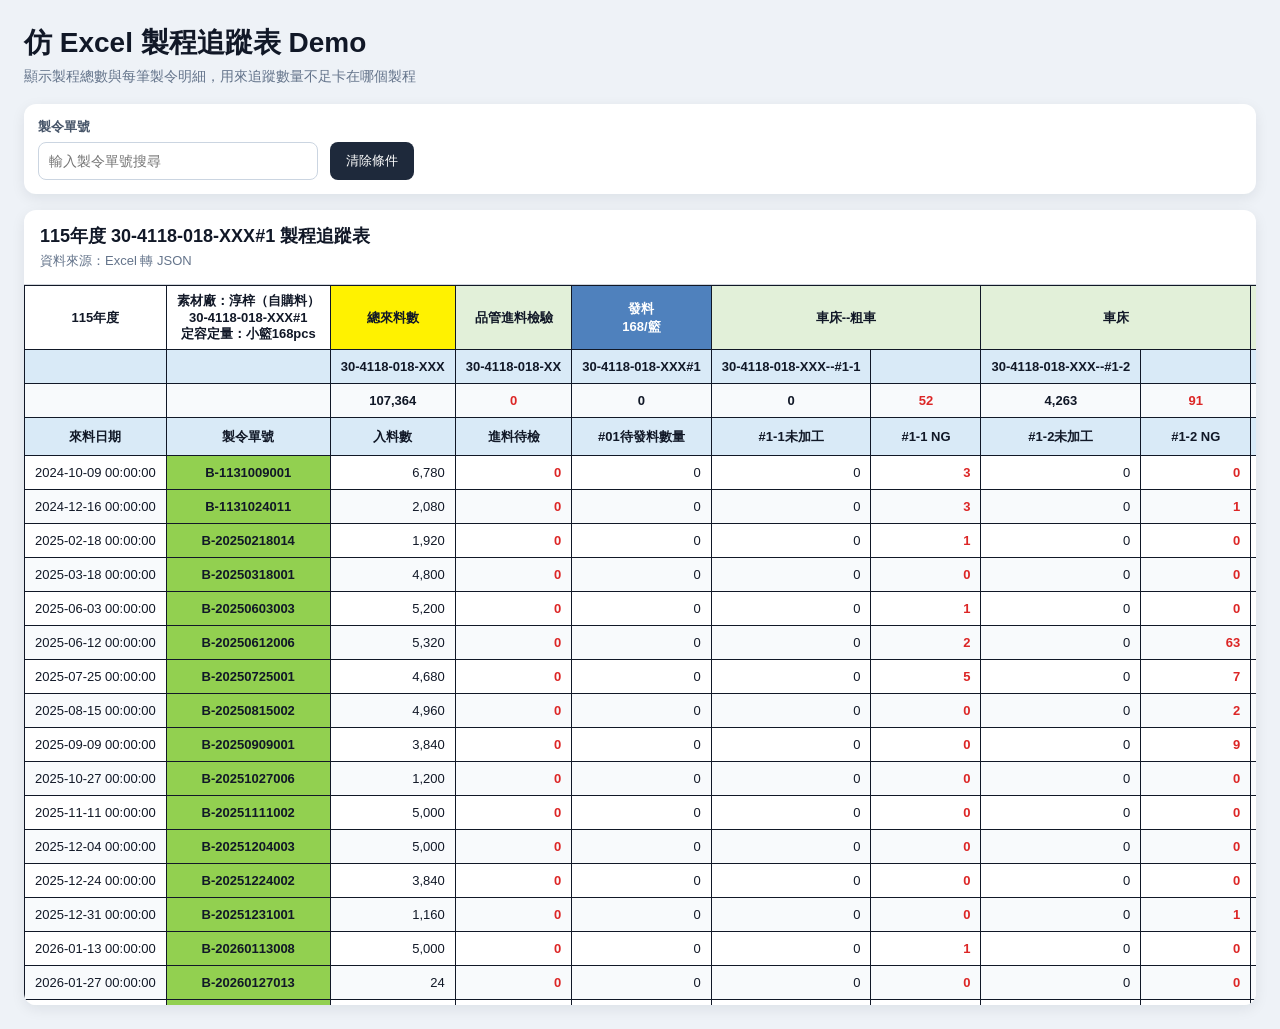
==== index.html @ ef5564cc "更新" ====
<!DOCTYPE html>
<html lang="zh-Hant">

<head>
    <meta charset="UTF-8" />
    <meta name="viewport" content="width=device-width, initial-scale=1.0" />

    <title>仿 Excel 製程追蹤表</title>

    <link rel="stylesheet" href="css/index.css" />
</head>

<body>

    <main class="page">

        <header class="page-header">
            <div>
                <h1>仿 Excel 製程追蹤表 Demo</h1>
                <p>顯示製程總數與每筆製令明細，用來追蹤數量不足卡在哪個製程</p>
            </div>
        </header>

        <section class="toolbar">
            <div class="search-group">
                <label for="searchWorkOrder">製令單號</label>
                <input id="searchWorkOrder" type="text" placeholder="輸入製令單號搜尋" />
            </div>

            <button id="resetBtn" type="button">清除條件</button>
        </section>

        <section class="excel-section">

            <div class="excel-title">
                <h2>115年度 30-4118-018-XXX#1 製程追蹤表</h2>
                <p>資料來源：Excel 轉 JSON</p>
            </div>

            <div class="excel-wrapper">
                <table class="excel-table">
                    <thead id="tableHead"></thead>
                    <tbody id="tableBody">
                        <tr>
                            <td class="empty">資料載入中...</td>
                        </tr>
                    </tbody>
                </table>
            </div>

        </section>

    </main>

    <script src="js/index.js"></script>
</body>

</html>
---- css/index.css ----
* {
    box-sizing: border-box;
}

body {
    margin: 0;
    font-family: "Microsoft JhengHei", Arial, sans-serif;
    background: #eef2f7;
    color: #111827;
}

.page {
    width: 100%;
    max-width: 1800px;
    margin: 0 auto;
    padding: 24px;
}

.page-header {
    margin-bottom: 18px;
}

.page-header h1 {
    margin: 0 0 6px;
    font-size: 28px;
    font-weight: 800;
}

.page-header p {
    margin: 0;
    color: #64748b;
    font-size: 14px;
}

/* 查詢區 */
.toolbar {
    display: flex;
    align-items: flex-end;
    gap: 12px;
    background: #ffffff;
    border-radius: 12px;
    padding: 14px;
    margin-bottom: 16px;
    box-shadow: 0 4px 14px rgba(15, 23, 42, 0.08);
}

.search-group {
    display: flex;
    flex-direction: column;
    gap: 6px;
}

.search-group label {
    font-size: 13px;
    font-weight: 700;
    color: #475569;
}

.search-group input {
    width: 280px;
    height: 38px;
    border: 1px solid #cbd5e1;
    border-radius: 8px;
    padding: 0 10px;
    font-size: 14px;
}

.search-group input:focus {
    outline: none;
    border-color: #2563eb;
    box-shadow: 0 0 0 3px rgba(37, 99, 235, 0.12);
}

.toolbar button {
    height: 38px;
    padding: 0 16px;
    border: 0;
    border-radius: 8px;
    background: #1e293b;
    color: #ffffff;
    cursor: pointer;
}

.toolbar button:hover {
    background: #0f172a;
}

/* Excel 區塊 */
.excel-section {
    background: #ffffff;
    border-radius: 12px;
    overflow: hidden;
    box-shadow: 0 4px 14px rgba(15, 23, 42, 0.08);
}

.excel-title {
    padding: 14px 16px;
    border-bottom: 1px solid #d1d5db;
}

.excel-title h2 {
    margin: 0 0 4px;
    font-size: 18px;
}

.excel-title p {
    margin: 0;
    color: #64748b;
    font-size: 13px;
}

.excel-wrapper {
    width: 100%;
    overflow: auto;
    max-height: calc(100vh - 180px);
}

/* 表格本體 */
.excel-table {
    border-collapse: separate;
    border-spacing: 0;
    min-width: 2600px;
    width: max-content;
    table-layout: auto;
}

.excel-table th,
.excel-table td {
    border-right: 1px solid #111827;
    border-bottom: 1px solid #111827;
    padding: 6px 10px;
    font-size: 13px;
    text-align: center;
    vertical-align: middle;
    white-space: nowrap;
    height: 34px;
    min-width: 110px;
}

.excel-table th:first-child,
.excel-table td:first-child {
    border-left: 1px solid #111827;
}

.excel-table thead tr:first-child th {
    border-top: 1px solid #111827;
}

/* 多層表頭固定 */
.excel-table thead th {
    position: sticky;
    z-index: 5;
    font-weight: 800;
}

.excel-table thead tr:nth-child(1) th {
    top: 0;
    height: 54px;
}

.excel-table thead tr:nth-child(2) th {
    top: 54px;
    height: 34px;
}

.excel-table thead tr:nth-child(3) th {
    top: 88px;
    height: 34px;
}

.excel-table thead tr:nth-child(4) th {
    top: 122px;
    height: 38px;
}

/* 表格資料 */
.excel-table tbody td {
    background: #ffffff;
}

.excel-table tbody tr:nth-child(even) td {
    background: #f8fafc;
}

.excel-table tbody tr:hover td {
    background: #fef9c3;
}

.excel-table .number {
    text-align: right;
}

.excel-table .ng {
    color: #dc2626;
    font-weight: 800;
}

/* 左側固定欄：來料日期、製令單號 */
.excel-table th:nth-child(1),
.excel-table td:nth-child(1) {
    position: sticky;
    left: 0;
    z-index: 6;
    min-width: 120px;
    width: 120px;
}

.excel-table th:nth-child(2),
.excel-table td:nth-child(2) {
    position: sticky;
    left: 120px;
    z-index: 6;
    min-width: 160px;
    width: 160px;
}

.excel-table thead th:nth-child(1),
.excel-table thead th:nth-child(2) {
    z-index: 12;
}

.excel-table td:nth-child(1),
.excel-table td:nth-child(2) {
    background: #ffffff;
}

.excel-table tbody tr:nth-child(even) td:nth-child(1),
.excel-table tbody tr:nth-child(even) td:nth-child(2) {
    background: #f8fafc;
}

.excel-table tbody tr:hover td:nth-child(1),
.excel-table tbody tr:hover td:nth-child(2) {
    background: #fef9c3;
}

/* 製令欄仿 Excel 綠底 */
.work-order-cell {
    background: #92d050 !important;
    font-weight: 800;
    color: #111827;
}

/* 直通率顏色 */
.rate-good {
    background: #b7e58a !important;
    font-weight: 800;
}

.rate-warning {
    background: #fef08a !important;
    color: #b45309;
    font-weight: 800;
}

.rate-bad {
    background: #fecaca !important;
    color: #b91c1c;
    font-weight: 800;
}

/* Excel 表頭顏色 */
.group-year {
    background: #ffffff;
}

.group-material {
    background: #ffffff;
}

.group-total {
    background: #fff200;
}

.group-qc {
    background: #e2f0d9;
}

.group-issue {
    background: #4f81bd;
    color: #ffffff;
}

.group-process {
    background: #e2f0d9;
}

.group-outsource {
    background: #fff2cc;
}

.group-stock {
    background: #e2f0d9;
}

.group-ng {
    background: #ffc000;
}

.group-rate {
    background: #70ad47;
    color: #ffffff;
}

.header-label {
    background: #d9eaf7;
}

.summary-cell {
    background: #f8fafc;
    font-weight: 800;
}

.summary-cell.ng {
    color: #dc2626;
}

/* 空資料 */
.empty {
    text-align: center;
    color: #64748b;
    padding: 24px;
}

/* 手機版 */
@media (max-width: 700px) {
    .page {
        padding: 14px;
    }

    .toolbar {
        flex-direction: column;
        align-items: stretch;
    }

    .search-group input,
    .toolbar button {
        width: 100%;
    }

    .page-header h1 {
        font-size: 24px;
    }
}
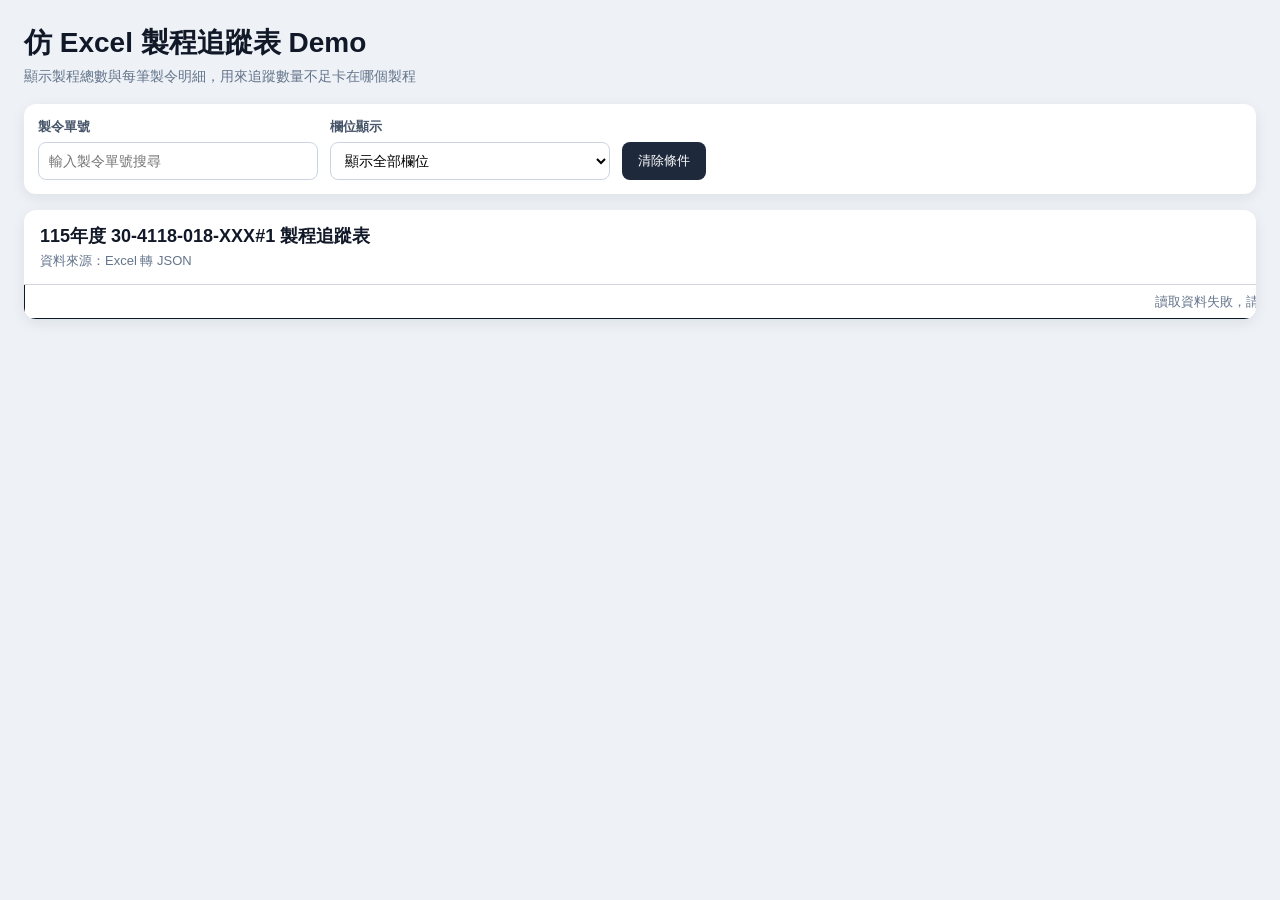
==== commit 1fb563d9: "更新" ====
--- a/index.html
+++ b/index.html
@@ -22,12 +22,23 @@
         </header>
 
         <section class="toolbar">
+
             <div class="search-group">
                 <label for="searchWorkOrder">製令單號</label>
                 <input id="searchWorkOrder" type="text" placeholder="輸入製令單號搜尋" />
             </div>
 
+            <div class="search-group">
+                <label for="columnMode">欄位顯示</label>
+                <select id="columnMode">
+                    <option value="all">顯示全部欄位</option>
+                    <option value="nonzero">只顯示有數量欄位</option>
+                    <option value="ng">只顯示 NG / 不良欄位</option>
+                </select>
+            </div>
+
             <button id="resetBtn" type="button">清除條件</button>
+
         </section>
 
         <section class="excel-section">
@@ -40,6 +51,7 @@
             <div class="excel-wrapper">
                 <table class="excel-table">
                     <thead id="tableHead"></thead>
+
                     <tbody id="tableBody">
                         <tr>
                             <td class="empty">資料載入中...</td>
--- a/css/index.css
+++ b/css/index.css
@@ -56,16 +56,19 @@
     color: #475569;
 }
 
-.search-group input {
+.search-group input,
+.search-group select {
     width: 280px;
     height: 38px;
     border: 1px solid #cbd5e1;
     border-radius: 8px;
     padding: 0 10px;
     font-size: 14px;
-}
-
-.search-group input:focus {
+    background: #ffffff;
+}
+
+.search-group input:focus,
+.search-group select:focus {
     outline: none;
     border-color: #2563eb;
     box-shadow: 0 0 0 3px rgba(37, 99, 235, 0.12);
@@ -173,7 +176,7 @@
     height: 38px;
 }
 
-/* 表格資料 */
+/* 資料列 */
 .excel-table tbody td {
     background: #ffffff;
 }
@@ -241,6 +244,7 @@
     color: #111827;
 }
 
+
 /* 直通率顏色 */
 .rate-good {
     background: #b7e58a !important;
@@ -302,6 +306,8 @@
     color: #ffffff;
 }
 
+
+
 .header-label {
     background: #d9eaf7;
 }
@@ -313,6 +319,10 @@
 
 .summary-cell.ng {
     color: #dc2626;
+}
+
+.summary-cell.system {
+    color: #92400e;
 }
 
 /* 空資料 */
@@ -334,6 +344,7 @@
     }
 
     .search-group input,
+    .search-group select,
     .toolbar button {
         width: 100%;
     }
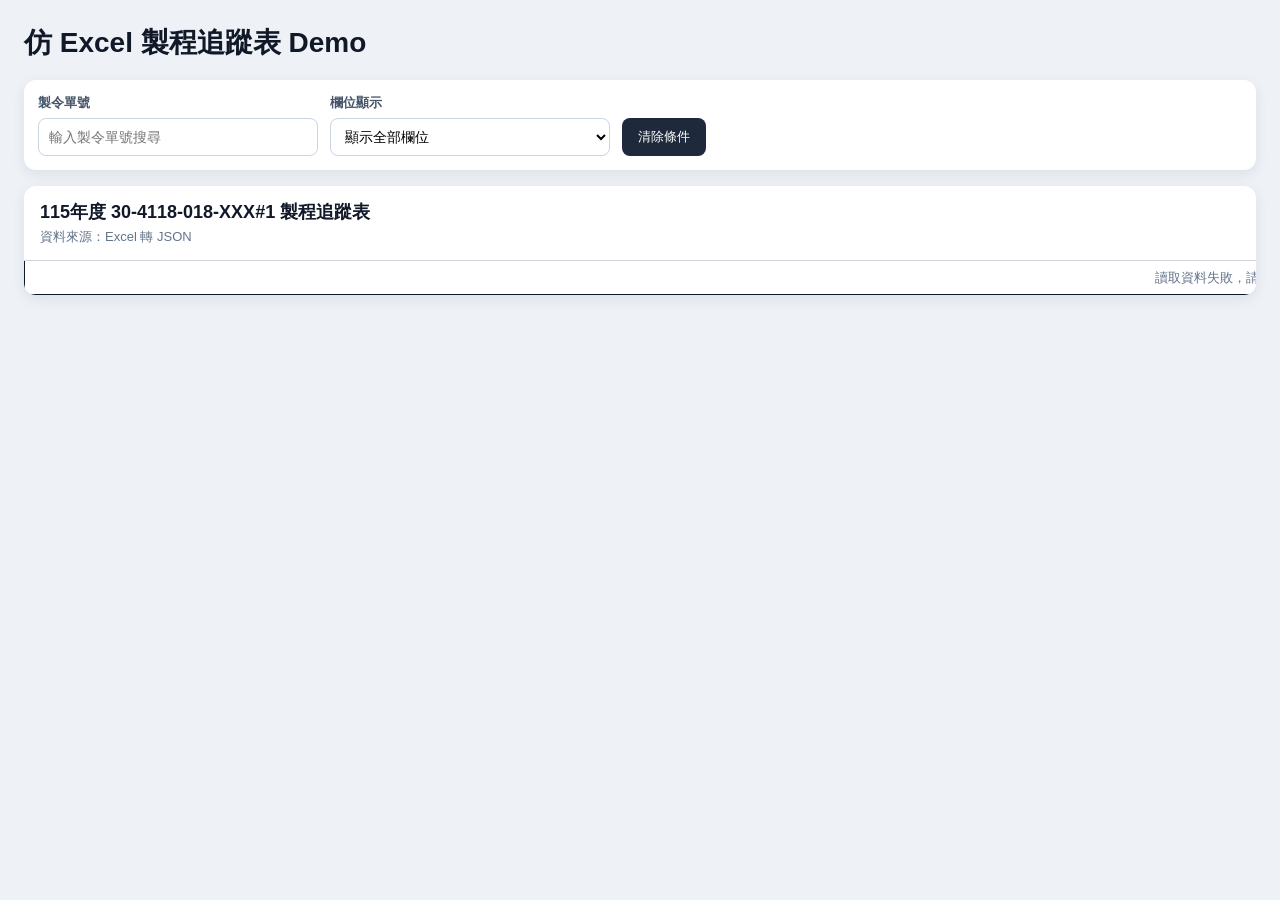
==== commit 88c7ea13: "更新" ====
--- a/index.html
+++ b/index.html
@@ -17,7 +17,6 @@
         <header class="page-header">
             <div>
                 <h1>仿 Excel 製程追蹤表 Demo</h1>
-                <p>顯示製程總數與每筆製令明細，用來追蹤數量不足卡在哪個製程</p>
             </div>
         </header>
 
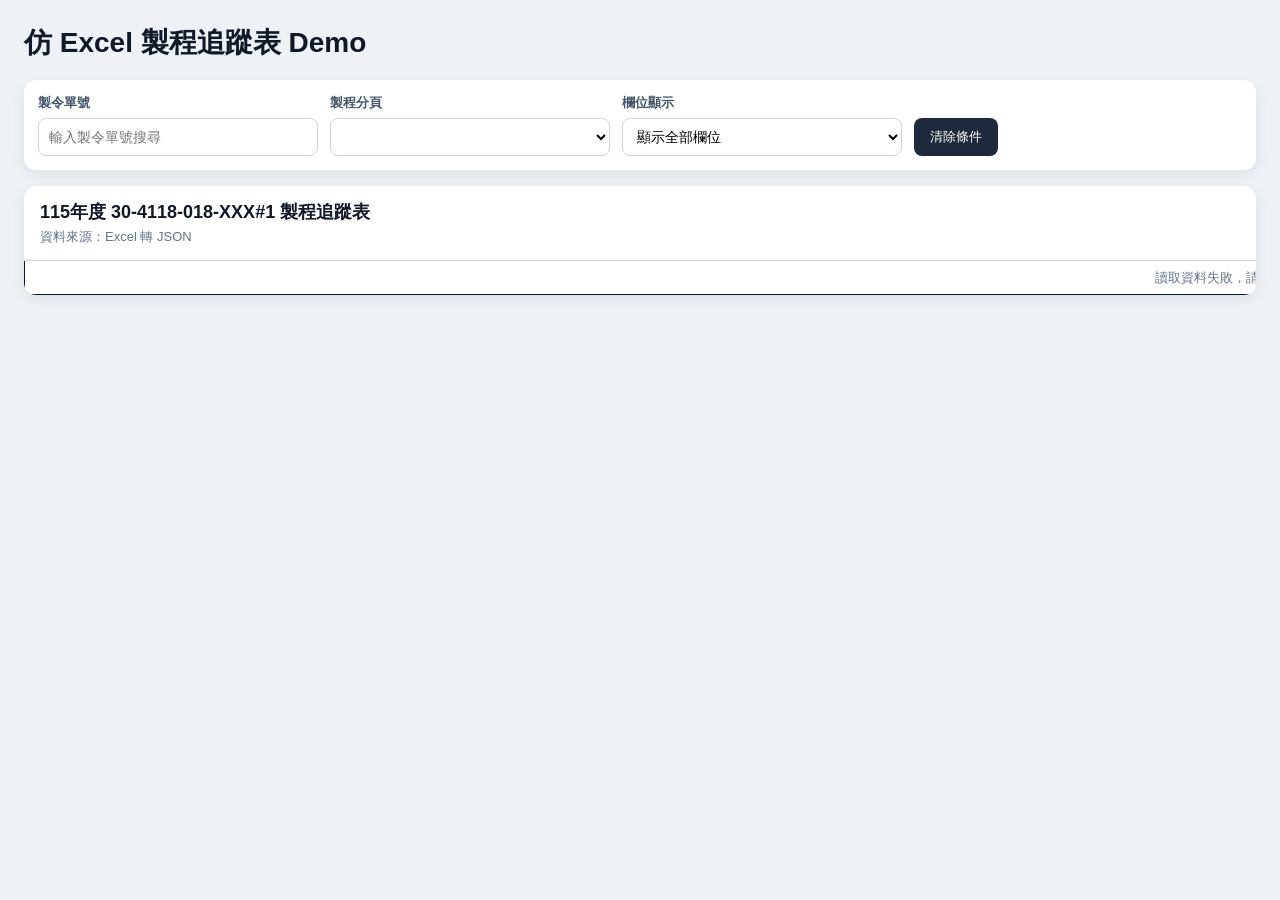
==== commit ca12e92c: "更新" ====
--- a/index.html
+++ b/index.html
@@ -27,16 +27,22 @@
                 <input id="searchWorkOrder" type="text" placeholder="輸入製令單號搜尋" />
             </div>
 
+                <div class="search-group">
+                    <label for="sheetSelect">製程分頁</label>
+                    <select id="sheetSelect"></select>
+                </div>
+
             <div class="search-group">
                 <label for="columnMode">欄位顯示</label>
                 <select id="columnMode">
                     <option value="all">顯示全部欄位</option>
-                    <option value="nonzero">只顯示有數量欄位</option>
-                    <option value="ng">只顯示 NG / 不良欄位</option>
+                    <option value="remain">未加工 / 餘料</option>
+                    <option value="ng">NG / 不良</option>
                 </select>
             </div>
+            
+            <button id="resetBtn" type="button">清除條件</button>
 
-            <button id="resetBtn" type="button">清除條件</button>
 
         </section>
 
--- a/css/index.css
+++ b/css/index.css
@@ -125,6 +125,37 @@
     min-width: 2600px;
     width: max-content;
     table-layout: auto;
+}
+
+/* 未加工 / 餘料模式：欄位少時自動填滿畫面 */
+.excel-table.compact-table {
+    min-width: 100%;
+    width: 100%;
+    table-layout: fixed;
+}
+
+/* compact 模式不要每欄都固定最小 110px，讓欄位平均分配 */
+.excel-table.compact-table th,
+.excel-table.compact-table td {
+    min-width: auto;
+}
+
+/* compact 模式下，前兩欄仍然固定 */
+.excel-table.compact-table th:nth-child(1),
+.excel-table.compact-table td:nth-child(1) {
+    min-width: 140px;
+    width: 140px;
+}
+
+.excel-table.compact-table th:nth-child(2),
+.excel-table.compact-table td:nth-child(2) {
+    min-width: 180px;
+    width: 180px;
+}
+
+/* 未加工餘料模式欄位少時，不要撐到 2600px */
+.excel-table.compact-table {
+    min-width: max-content;
 }
 
 .excel-table th,
@@ -185,12 +216,9 @@
     background: #f8fafc;
 }
 
-.excel-table tbody tr:hover td {
-    background: #fef9c3;
-}
 
 .excel-table .number {
-    text-align: right;
+    text-align: center;
 }
 
 .excel-table .ng {
@@ -232,10 +260,7 @@
     background: #f8fafc;
 }
 
-.excel-table tbody tr:hover td:nth-child(1),
-.excel-table tbody tr:hover td:nth-child(2) {
-    background: #fef9c3;
-}
+
 
 /* 製令欄仿 Excel 綠底 */
 .work-order-cell {
@@ -244,6 +269,14 @@
     color: #111827;
 }
 
+/* 未加工餘料模式：有數量的欄位改成藍色 */
+.excel-table tbody td.has-qty {
+    background-color: #dbeafe !important;
+    color: #1e3a8a;
+    font-weight: 800;
+}
+
+
 
 /* 直通率顏色 */
 .rate-good {
@@ -305,8 +338,6 @@
     background: #70ad47;
     color: #ffffff;
 }
-
-
 
 .header-label {
     background: #d9eaf7;
@@ -332,6 +363,8 @@
     padding: 24px;
 }
 
+
+
 /* 手機版 */
 @media (max-width: 700px) {
     .page {
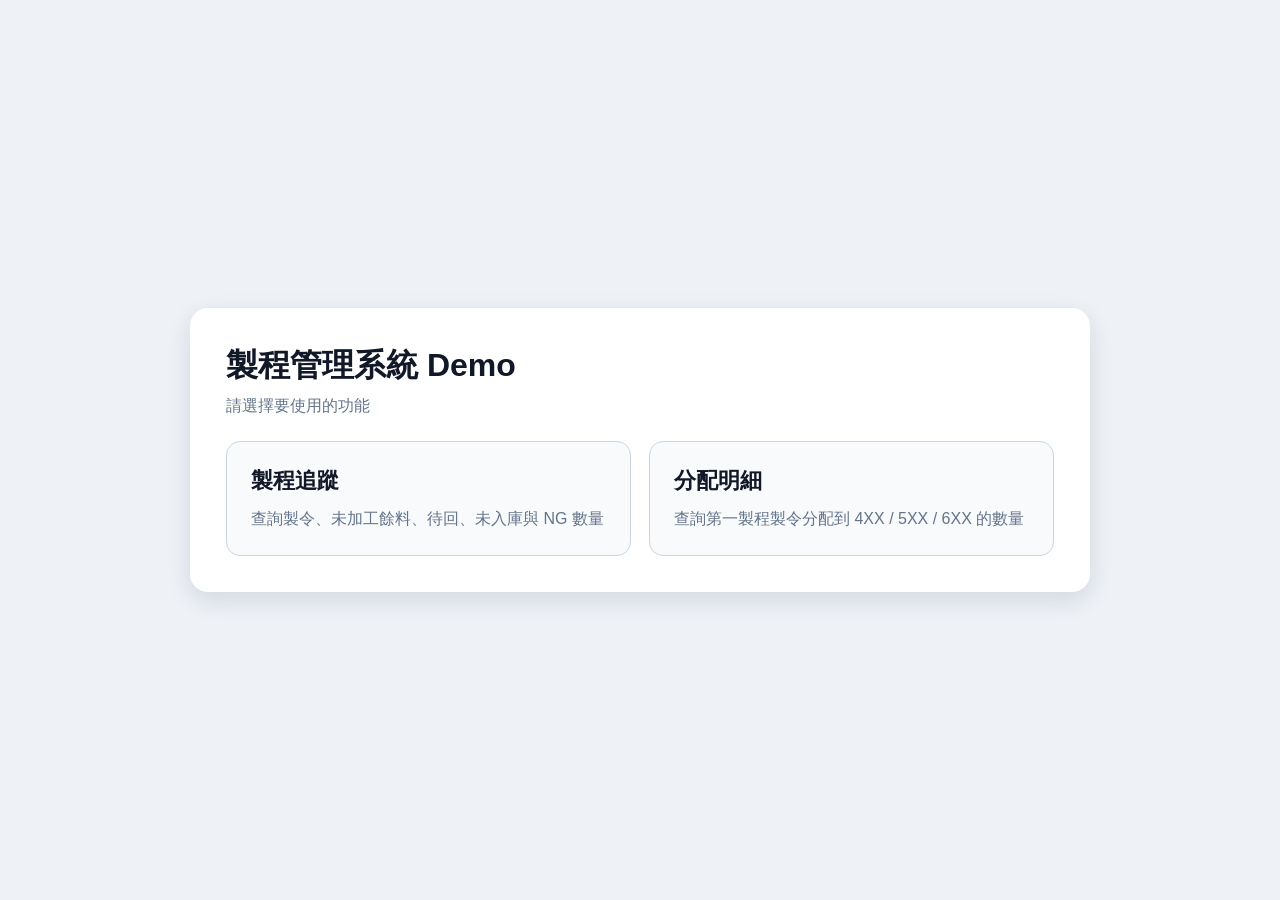
==== commit 8e782fc5: "更新" ====
--- a/index.html
+++ b/index.html
@@ -4,72 +4,33 @@
 <head>
     <meta charset="UTF-8" />
     <meta name="viewport" content="width=device-width, initial-scale=1.0" />
-
-    <title>仿 Excel 製程追蹤表</title>
-
+    <title>製程管理系統 Demo</title>
     <link rel="stylesheet" href="css/index.css" />
 </head>
 
 <body>
 
-    <main class="page">
+    <main class="home-page">
 
-        <header class="page-header">
-            <div>
-                <h1>仿 Excel 製程追蹤表 Demo</h1>
+        <section class="home-card">
+            <h1>製程管理系統 Demo</h1>
+            <p>請選擇要使用的功能</p>
+
+            <div class="menu-grid">
+                <a href="tracking.html" class="menu-card">
+                    <h2>製程追蹤</h2>
+                    <p>查詢製令、未加工餘料、待回、未入庫與 NG 數量</p>
+                </a>
+
+                <a href="allocation.html" class="menu-card">
+                    <h2>分配明細</h2>
+                    <p>查詢第一製程製令分配到 4XX / 5XX / 6XX 的數量</p>
+                </a>
             </div>
-        </header>
-
-        <section class="toolbar">
-
-            <div class="search-group">
-                <label for="searchWorkOrder">製令單號</label>
-                <input id="searchWorkOrder" type="text" placeholder="輸入製令單號搜尋" />
-            </div>
-
-                <div class="search-group">
-                    <label for="sheetSelect">製程分頁</label>
-                    <select id="sheetSelect"></select>
-                </div>
-
-            <div class="search-group">
-                <label for="columnMode">欄位顯示</label>
-                <select id="columnMode">
-                    <option value="all">顯示全部欄位</option>
-                    <option value="remain">未加工 / 餘料</option>
-                    <option value="ng">NG / 不良</option>
-                </select>
-            </div>
-            
-            <button id="resetBtn" type="button">清除條件</button>
-
-
-        </section>
-
-        <section class="excel-section">
-
-            <div class="excel-title">
-                <h2>115年度 30-4118-018-XXX#1 製程追蹤表</h2>
-                <p>資料來源：Excel 轉 JSON</p>
-            </div>
-
-            <div class="excel-wrapper">
-                <table class="excel-table">
-                    <thead id="tableHead"></thead>
-
-                    <tbody id="tableBody">
-                        <tr>
-                            <td class="empty">資料載入中...</td>
-                        </tr>
-                    </tbody>
-                </table>
-            </div>
-
         </section>
 
     </main>
 
-    <script src="js/index.js"></script>
 </body>
 
 </html>
--- a/css/index.css
+++ b/css/index.css
@@ -9,380 +9,84 @@
     color: #111827;
 }
 
-.page {
-    width: 100%;
-    max-width: 1800px;
-    margin: 0 auto;
-    padding: 24px;
+.home-page {
+    min-height: 100vh;
+    padding: 32px;
+    display: flex;
+    align-items: center;
+    justify-content: center;
 }
 
-.page-header {
-    margin-bottom: 18px;
+.home-card {
+    width: 100%;
+    max-width: 900px;
+    background: #ffffff;
+    border-radius: 18px;
+    padding: 36px;
+    box-shadow: 0 8px 24px rgba(15, 23, 42, 0.12);
 }
 
-.page-header h1 {
-    margin: 0 0 6px;
-    font-size: 28px;
-    font-weight: 800;
+.home-card h1 {
+    margin: 0 0 8px;
+    font-size: 32px;
 }
 
-.page-header p {
-    margin: 0;
+.home-card p {
+    margin: 0 0 24px;
     color: #64748b;
-    font-size: 14px;
 }
 
-/* 查詢區 */
-.toolbar {
-    display: flex;
-    align-items: flex-end;
-    gap: 12px;
-    background: #ffffff;
-    border-radius: 12px;
-    padding: 14px;
-    margin-bottom: 16px;
-    box-shadow: 0 4px 14px rgba(15, 23, 42, 0.08);
+.menu-grid {
+    display: grid;
+    grid-template-columns: repeat(2, 1fr);
+    gap: 18px;
 }
 
-.search-group {
-    display: flex;
-    flex-direction: column;
-    gap: 6px;
+.menu-card {
+    display: block;
+    padding: 24px;
+    border-radius: 14px;
+    text-decoration: none;
+    background: #f8fafc;
+    border: 1px solid #cbd5e1;
+    color: #111827;
 }
 
-.search-group label {
-    font-size: 13px;
-    font-weight: 700;
-    color: #475569;
+.menu-card:hover {
+    border-color: #2563eb;
+    background: #eff6ff;
 }
 
-.search-group input,
-.search-group select {
-    width: 280px;
-    height: 38px;
-    border: 1px solid #cbd5e1;
-    border-radius: 8px;
-    padding: 0 10px;
-    font-size: 14px;
-    background: #ffffff;
+.menu-card h2 {
+    margin: 0 0 10px;
+    font-size: 22px;
 }
 
-.search-group input:focus,
-.search-group select:focus {
-    outline: none;
-    border-color: #2563eb;
-    box-shadow: 0 0 0 3px rgba(37, 99, 235, 0.12);
+.menu-card p {
+    margin: 0;
+    line-height: 1.6;
 }
 
-.toolbar button {
-    height: 38px;
-    padding: 0 16px;
-    border: 0;
+.back-link {
+    display: inline-block;
+    margin-top: 16px;
+    padding: 10px 16px;
     border-radius: 8px;
     background: #1e293b;
     color: #ffffff;
-    cursor: pointer;
+    text-decoration: none;
 }
 
-.toolbar button:hover {
-    background: #0f172a;
-}
-
-/* Excel 區塊 */
-.excel-section {
-    background: #ffffff;
-    border-radius: 12px;
-    overflow: hidden;
-    box-shadow: 0 4px 14px rgba(15, 23, 42, 0.08);
-}
-
-.excel-title {
-    padding: 14px 16px;
-    border-bottom: 1px solid #d1d5db;
-}
-
-.excel-title h2 {
-    margin: 0 0 4px;
-    font-size: 18px;
-}
-
-.excel-title p {
-    margin: 0;
-    color: #64748b;
-    font-size: 13px;
-}
-
-.excel-wrapper {
-    width: 100%;
-    overflow: auto;
-    max-height: calc(100vh - 180px);
-}
-
-/* 表格本體 */
-.excel-table {
-    border-collapse: separate;
-    border-spacing: 0;
-    min-width: 2600px;
-    width: max-content;
-    table-layout: auto;
-}
-
-/* 未加工 / 餘料模式：欄位少時自動填滿畫面 */
-.excel-table.compact-table {
-    min-width: 100%;
-    width: 100%;
-    table-layout: fixed;
-}
-
-/* compact 模式不要每欄都固定最小 110px，讓欄位平均分配 */
-.excel-table.compact-table th,
-.excel-table.compact-table td {
-    min-width: auto;
-}
-
-/* compact 模式下，前兩欄仍然固定 */
-.excel-table.compact-table th:nth-child(1),
-.excel-table.compact-table td:nth-child(1) {
-    min-width: 140px;
-    width: 140px;
-}
-
-.excel-table.compact-table th:nth-child(2),
-.excel-table.compact-table td:nth-child(2) {
-    min-width: 180px;
-    width: 180px;
-}
-
-/* 未加工餘料模式欄位少時，不要撐到 2600px */
-.excel-table.compact-table {
-    min-width: max-content;
-}
-
-.excel-table th,
-.excel-table td {
-    border-right: 1px solid #111827;
-    border-bottom: 1px solid #111827;
-    padding: 6px 10px;
-    font-size: 13px;
-    text-align: center;
-    vertical-align: middle;
-    white-space: nowrap;
-    height: 34px;
-    min-width: 110px;
-}
-
-.excel-table th:first-child,
-.excel-table td:first-child {
-    border-left: 1px solid #111827;
-}
-
-.excel-table thead tr:first-child th {
-    border-top: 1px solid #111827;
-}
-
-/* 多層表頭固定 */
-.excel-table thead th {
-    position: sticky;
-    z-index: 5;
-    font-weight: 800;
-}
-
-.excel-table thead tr:nth-child(1) th {
-    top: 0;
-    height: 54px;
-}
-
-.excel-table thead tr:nth-child(2) th {
-    top: 54px;
-    height: 34px;
-}
-
-.excel-table thead tr:nth-child(3) th {
-    top: 88px;
-    height: 34px;
-}
-
-.excel-table thead tr:nth-child(4) th {
-    top: 122px;
-    height: 38px;
-}
-
-/* 資料列 */
-.excel-table tbody td {
-    background: #ffffff;
-}
-
-.excel-table tbody tr:nth-child(even) td {
-    background: #f8fafc;
-}
-
-
-.excel-table .number {
-    text-align: center;
-}
-
-.excel-table .ng {
-    color: #dc2626;
-    font-weight: 800;
-}
-
-/* 左側固定欄：來料日期、製令單號 */
-.excel-table th:nth-child(1),
-.excel-table td:nth-child(1) {
-    position: sticky;
-    left: 0;
-    z-index: 6;
-    min-width: 120px;
-    width: 120px;
-}
-
-.excel-table th:nth-child(2),
-.excel-table td:nth-child(2) {
-    position: sticky;
-    left: 120px;
-    z-index: 6;
-    min-width: 160px;
-    width: 160px;
-}
-
-.excel-table thead th:nth-child(1),
-.excel-table thead th:nth-child(2) {
-    z-index: 12;
-}
-
-.excel-table td:nth-child(1),
-.excel-table td:nth-child(2) {
-    background: #ffffff;
-}
-
-.excel-table tbody tr:nth-child(even) td:nth-child(1),
-.excel-table tbody tr:nth-child(even) td:nth-child(2) {
-    background: #f8fafc;
-}
-
-
-
-/* 製令欄仿 Excel 綠底 */
-.work-order-cell {
-    background: #92d050 !important;
-    font-weight: 800;
-    color: #111827;
-}
-
-/* 未加工餘料模式：有數量的欄位改成藍色 */
-.excel-table tbody td.has-qty {
-    background-color: #dbeafe !important;
-    color: #1e3a8a;
-    font-weight: 800;
-}
-
-
-
-/* 直通率顏色 */
-.rate-good {
-    background: #b7e58a !important;
-    font-weight: 800;
-}
-
-.rate-warning {
-    background: #fef08a !important;
-    color: #b45309;
-    font-weight: 800;
-}
-
-.rate-bad {
-    background: #fecaca !important;
-    color: #b91c1c;
-    font-weight: 800;
-}
-
-/* Excel 表頭顏色 */
-.group-year {
-    background: #ffffff;
-}
-
-.group-material {
-    background: #ffffff;
-}
-
-.group-total {
-    background: #fff200;
-}
-
-.group-qc {
-    background: #e2f0d9;
-}
-
-.group-issue {
-    background: #4f81bd;
-    color: #ffffff;
-}
-
-.group-process {
-    background: #e2f0d9;
-}
-
-.group-outsource {
-    background: #fff2cc;
-}
-
-.group-stock {
-    background: #e2f0d9;
-}
-
-.group-ng {
-    background: #ffc000;
-}
-
-.group-rate {
-    background: #70ad47;
-    color: #ffffff;
-}
-
-.header-label {
-    background: #d9eaf7;
-}
-
-.summary-cell {
-    background: #f8fafc;
-    font-weight: 800;
-}
-
-.summary-cell.ng {
-    color: #dc2626;
-}
-
-.summary-cell.system {
-    color: #92400e;
-}
-
-/* 空資料 */
-.empty {
-    text-align: center;
-    color: #64748b;
-    padding: 24px;
-}
-
-
-
-/* 手機版 */
 @media (max-width: 700px) {
-    .page {
-        padding: 14px;
+    .menu-grid {
+        grid-template-columns: 1fr;
     }
 
-    .toolbar {
-        flex-direction: column;
-        align-items: stretch;
+    .home-page {
+        padding: 18px;
     }
 
-    .search-group input,
-    .search-group select,
-    .toolbar button {
-        width: 100%;
-    }
-
-    .page-header h1 {
-        font-size: 24px;
+    .home-card {
+        padding: 24px;
     }
 }
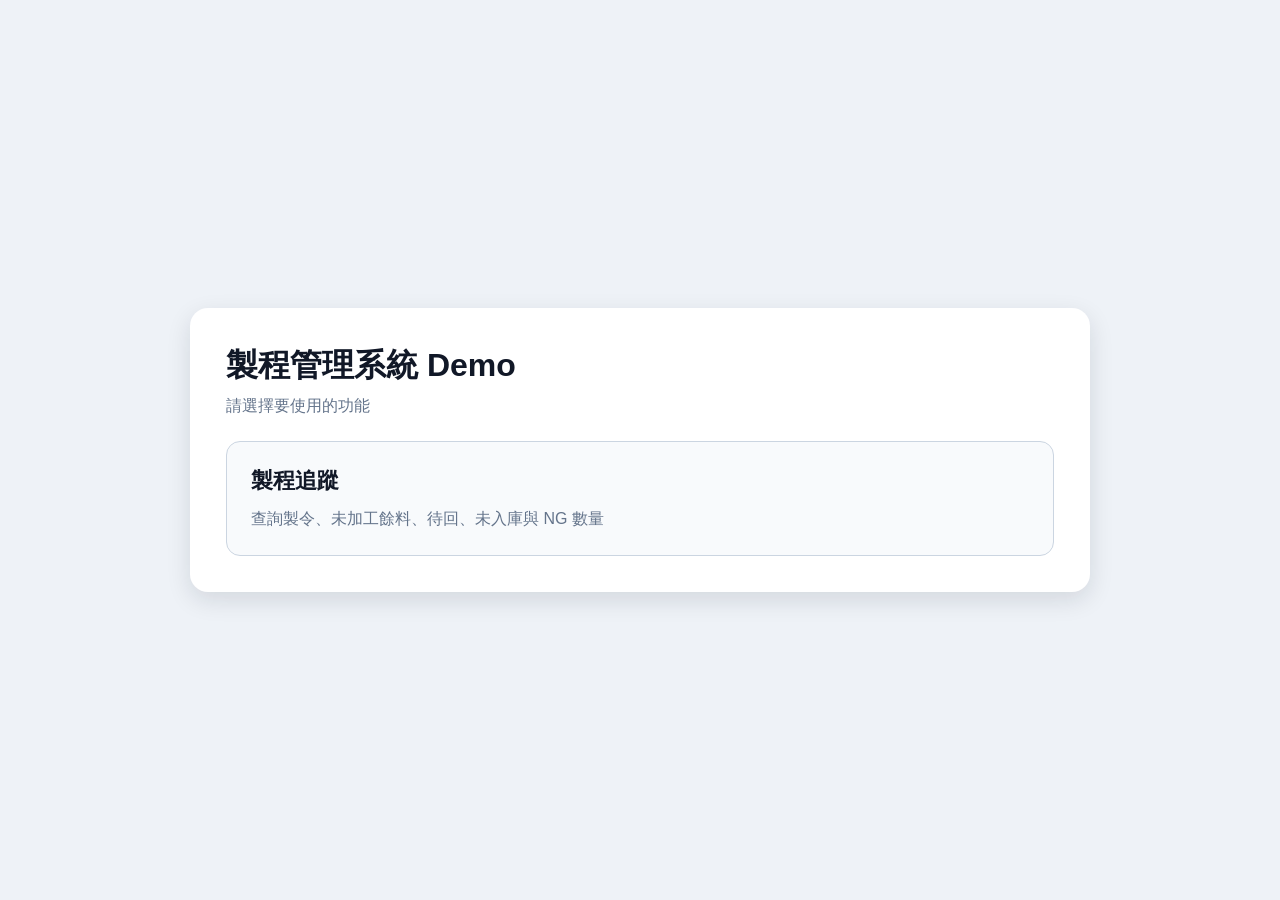
==== commit 45593c3a: "更新" ====
--- a/index.html
+++ b/index.html
@@ -21,11 +21,6 @@
                     <h2>製程追蹤</h2>
                     <p>查詢製令、未加工餘料、待回、未入庫與 NG 數量</p>
                 </a>
-
-                <a href="allocation.html" class="menu-card">
-                    <h2>分配明細</h2>
-                    <p>查詢第一製程製令分配到 4XX / 5XX / 6XX 的數量</p>
-                </a>
             </div>
         </section>
 
--- a/css/index.css
+++ b/css/index.css
@@ -36,11 +36,7 @@
     color: #64748b;
 }
 
-.menu-grid {
-    display: grid;
-    grid-template-columns: repeat(2, 1fr);
-    gap: 18px;
-}
+
 
 .menu-card {
     display: block;
